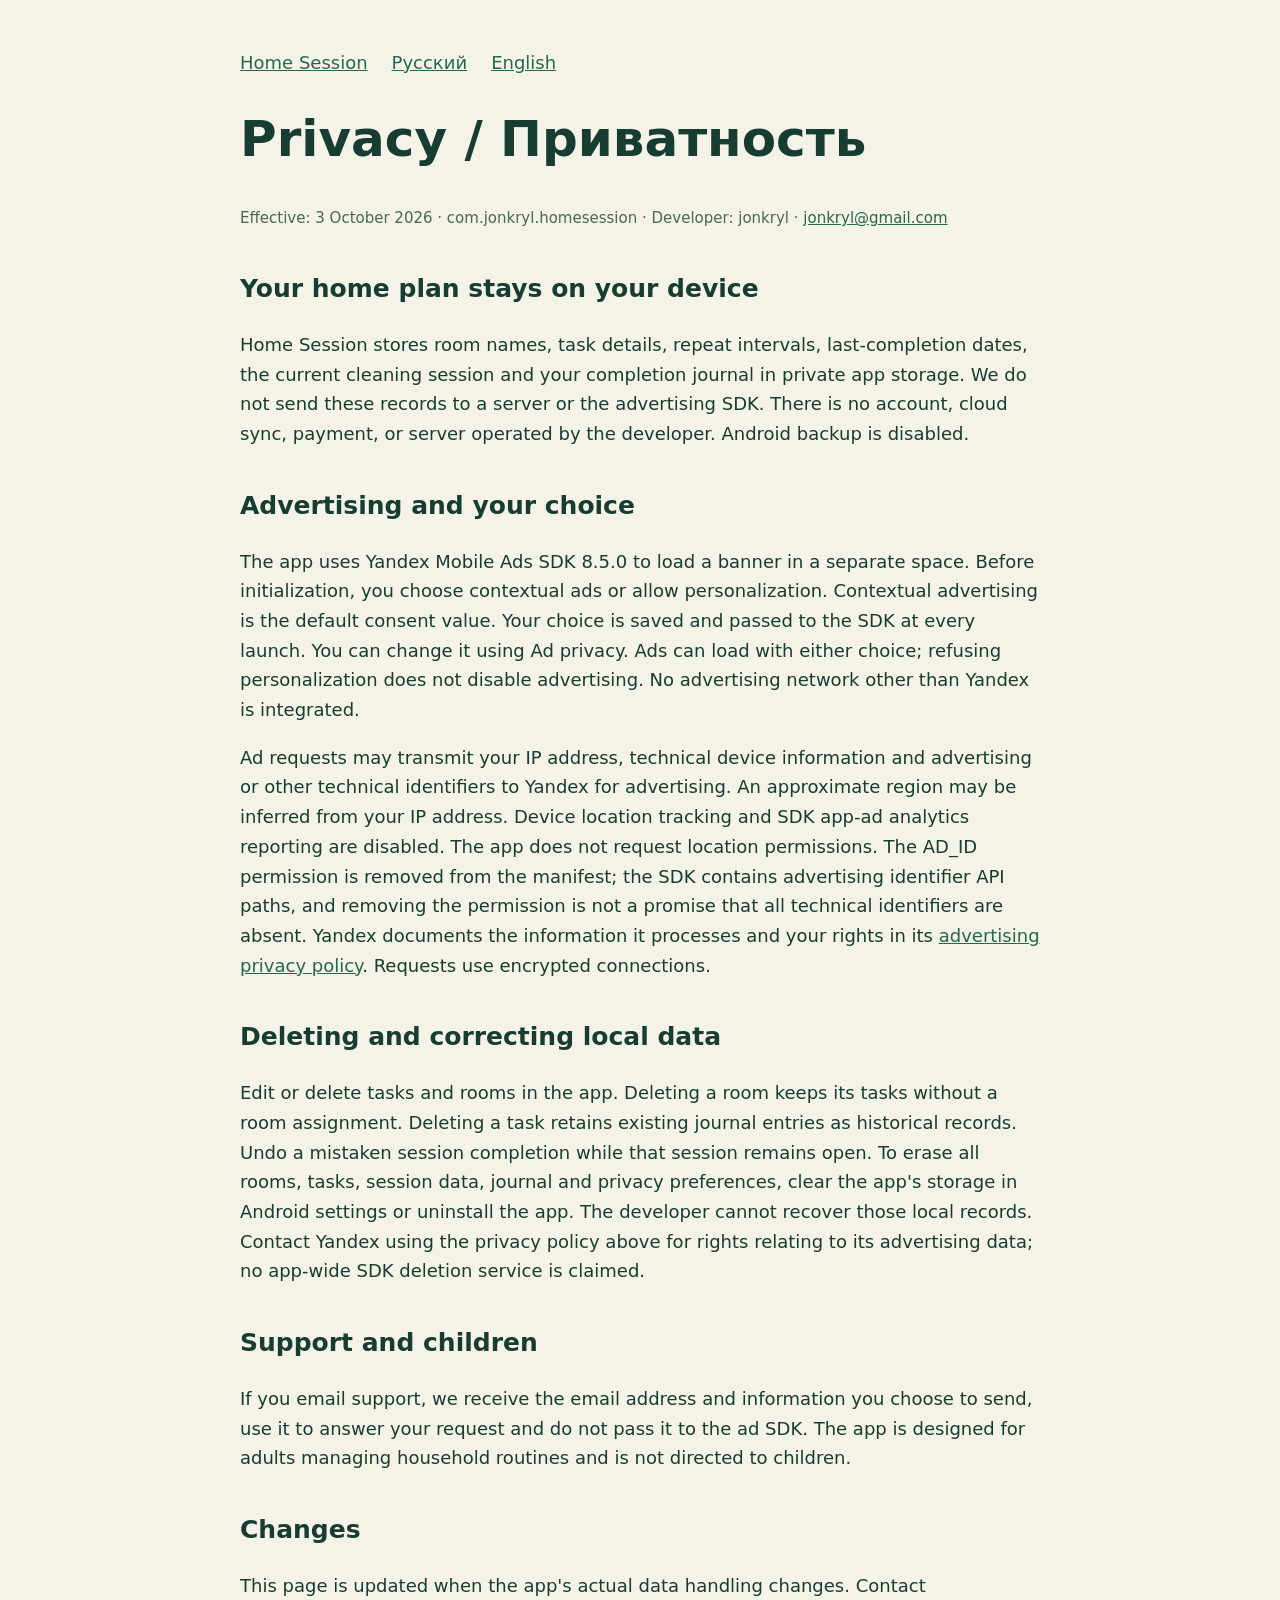
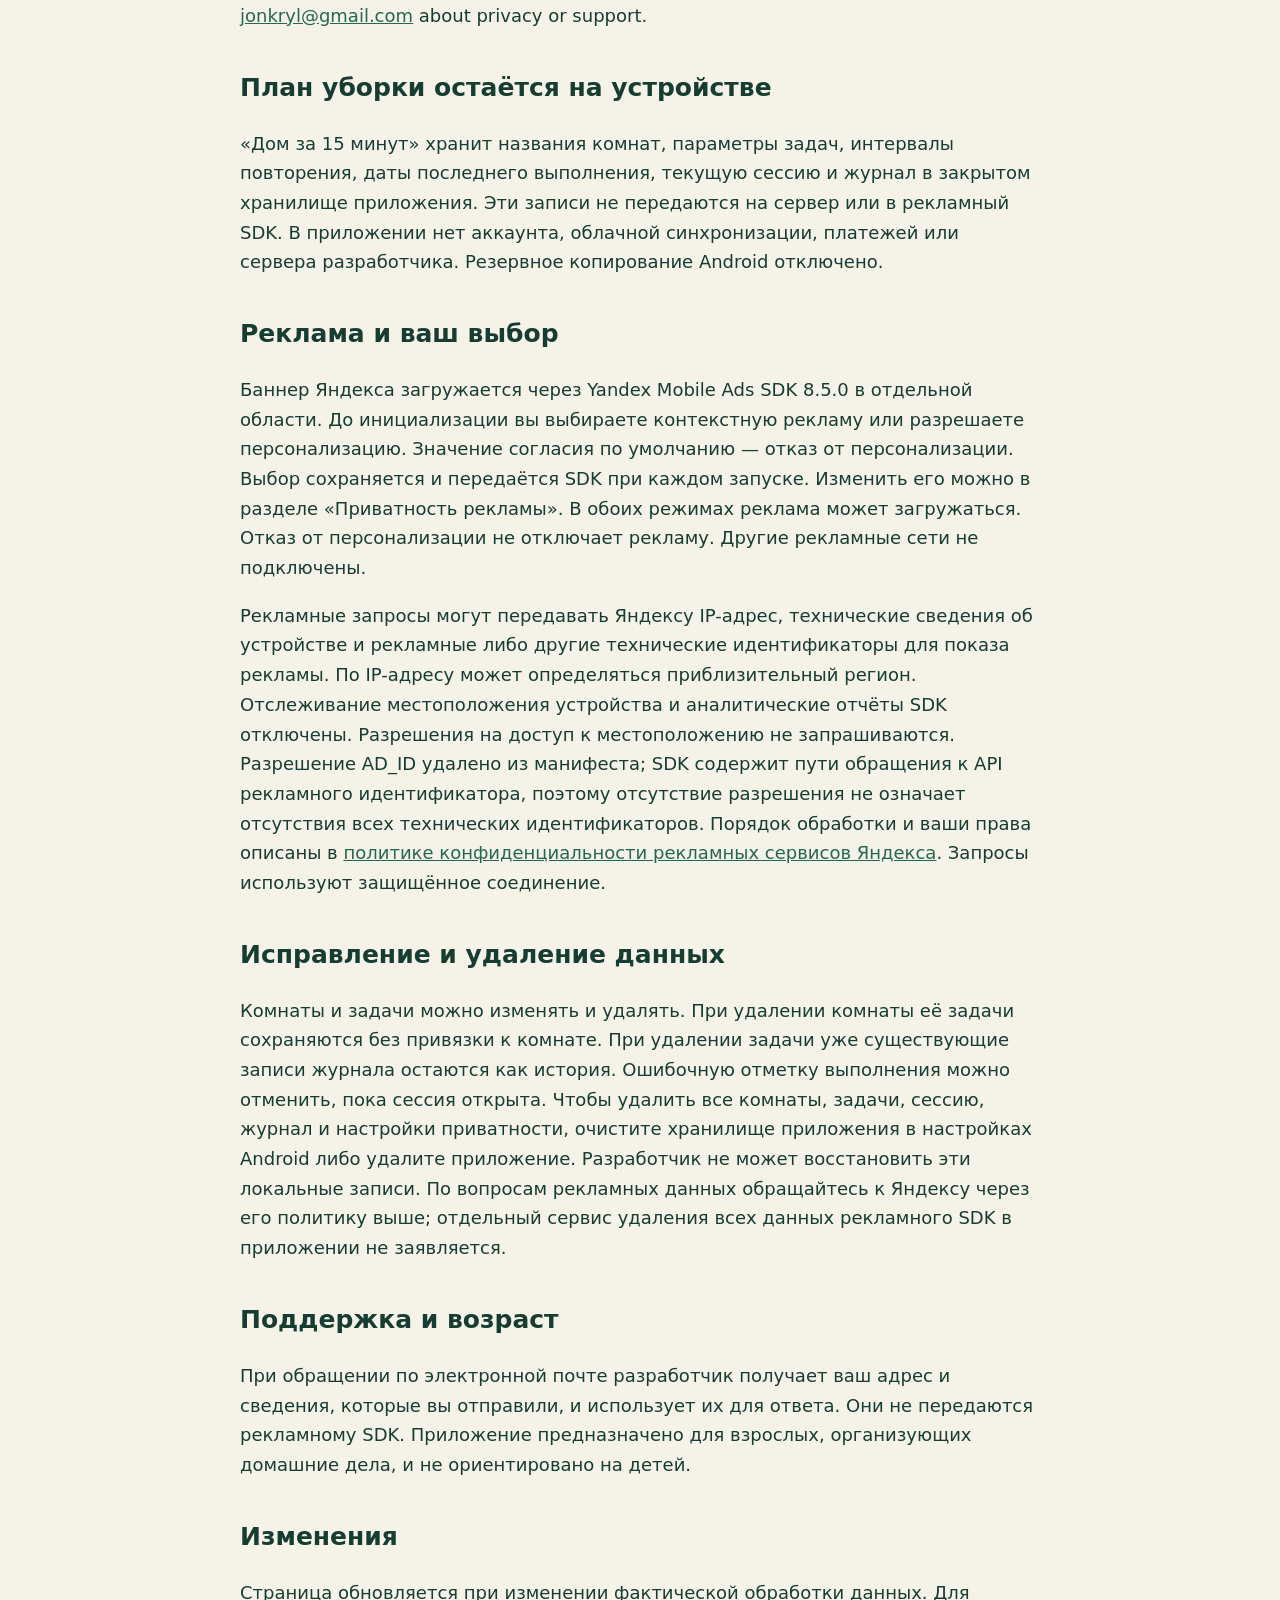
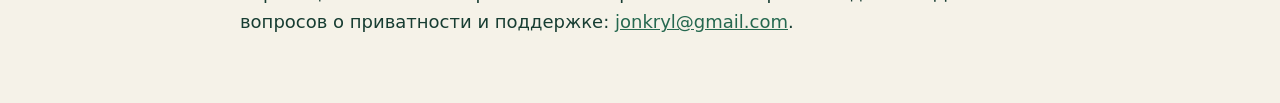
==== docs/privacy/index.html @ 76cc1597 "Import verified Home Session source (9b396adb8544b957eed6a562f8c88a7c99e548c0fc3621a39183cbb2c92a58b" ====
<!doctype html><html lang="en"><meta charset="utf-8"><meta name="viewport" content="width=device-width,initial-scale=1"><title>Home Session — Privacy / Приватность</title><link rel="stylesheet" href="../style.css"><main><nav><a href="../">Home Session</a><a href="#ru">Русский</a><a href="#en">English</a></nav><h1>Privacy / Приватность</h1><p><small>Effective: 3 October 2026 · com.jonkryl.homesession · Developer: jonkryl · <a href="mailto:jonkryl@gmail.com">jonkryl@gmail.com</a></small></p>
<section id="en" lang="en"><h2>Your home plan stays on your device</h2><p>Home Session stores room names, task details, repeat intervals, last-completion dates, the current cleaning session and your completion journal in private app storage. We do not send these records to a server or the advertising SDK. There is no account, cloud sync, payment, or server operated by the developer. Android backup is disabled.</p><h2>Advertising and your choice</h2><p>The app uses Yandex Mobile Ads SDK 8.5.0 to load a banner in a separate space. Before initialization, you choose contextual ads or allow personalization. Contextual advertising is the default consent value. Your choice is saved and passed to the SDK at every launch. You can change it using Ad privacy. Ads can load with either choice; refusing personalization does not disable advertising. No advertising network other than Yandex is integrated.</p><p>Ad requests may transmit your IP address, technical device information and advertising or other technical identifiers to Yandex for advertising. An approximate region may be inferred from your IP address. Device location tracking and SDK app-ad analytics reporting are disabled. The app does not request location permissions. The AD_ID permission is removed from the manifest; the SDK contains advertising identifier API paths, and removing the permission is not a promise that all technical identifiers are absent. Yandex documents the information it processes and your rights in its <a href="https://yandex.com/legal/international_ads_privacy_policy/en/">advertising privacy policy</a>. Requests use encrypted connections.</p><h2>Deleting and correcting local data</h2><p>Edit or delete tasks and rooms in the app. Deleting a room keeps its tasks without a room assignment. Deleting a task retains existing journal entries as historical records. Undo a mistaken session completion while that session remains open. To erase all rooms, tasks, session data, journal and privacy preferences, clear the app's storage in Android settings or uninstall the app. The developer cannot recover those local records. Contact Yandex using the privacy policy above for rights relating to its advertising data; no app-wide SDK deletion service is claimed.</p><h2>Support and children</h2><p>If you email support, we receive the email address and information you choose to send, use it to answer your request and do not pass it to the ad SDK. The app is designed for adults managing household routines and is not directed to children.</p><h2>Changes</h2><p>This page is updated when the app's actual data handling changes. Contact <a href="mailto:jonkryl@gmail.com">jonkryl@gmail.com</a> about privacy or support.</p></section>
<section id="ru" lang="ru"><h2>План уборки остаётся на устройстве</h2><p>«Дом за 15 минут» хранит названия комнат, параметры задач, интервалы повторения, даты последнего выполнения, текущую сессию и журнал в закрытом хранилище приложения. Эти записи не передаются на сервер или в рекламный SDK. В приложении нет аккаунта, облачной синхронизации, платежей или сервера разработчика. Резервное копирование Android отключено.</p><h2>Реклама и ваш выбор</h2><p>Баннер Яндекса загружается через Yandex Mobile Ads SDK 8.5.0 в отдельной области. До инициализации вы выбираете контекстную рекламу или разрешаете персонализацию. Значение согласия по умолчанию — отказ от персонализации. Выбор сохраняется и передаётся SDK при каждом запуске. Изменить его можно в разделе «Приватность рекламы». В обоих режимах реклама может загружаться. Отказ от персонализации не отключает рекламу. Другие рекламные сети не подключены.</p><p>Рекламные запросы могут передавать Яндексу IP-адрес, технические сведения об устройстве и рекламные либо другие технические идентификаторы для показа рекламы. По IP-адресу может определяться приблизительный регион. Отслеживание местоположения устройства и аналитические отчёты SDK отключены. Разрешения на доступ к местоположению не запрашиваются. Разрешение AD_ID удалено из манифеста; SDK содержит пути обращения к API рекламного идентификатора, поэтому отсутствие разрешения не означает отсутствия всех технических идентификаторов. Порядок обработки и ваши права описаны в <a href="https://yandex.ru/legal/advertising_privacy_policy/">политике конфиденциальности рекламных сервисов Яндекса</a>. Запросы используют защищённое соединение.</p><h2>Исправление и удаление данных</h2><p>Комнаты и задачи можно изменять и удалять. При удалении комнаты её задачи сохраняются без привязки к комнате. При удалении задачи уже существующие записи журнала остаются как история. Ошибочную отметку выполнения можно отменить, пока сессия открыта. Чтобы удалить все комнаты, задачи, сессию, журнал и настройки приватности, очистите хранилище приложения в настройках Android либо удалите приложение. Разработчик не может восстановить эти локальные записи. По вопросам рекламных данных обращайтесь к Яндексу через его политику выше; отдельный сервис удаления всех данных рекламного SDK в приложении не заявляется.</p><h2>Поддержка и возраст</h2><p>При обращении по электронной почте разработчик получает ваш адрес и сведения, которые вы отправили, и использует их для ответа. Они не передаются рекламному SDK. Приложение предназначено для взрослых, организующих домашние дела, и не ориентировано на детей.</p><h2>Изменения</h2><p>Страница обновляется при изменении фактической обработки данных. Для вопросов о приватности и поддержке: <a href="mailto:jonkryl@gmail.com">jonkryl@gmail.com</a>.</p></section></main></html>
---- docs/style.css ----
body{margin:0;background:#f5f2e8;color:#173d32;font:18px/1.65 system-ui,sans-serif}main{max-width:800px;margin:auto;padding:48px 24px}a{color:#25684f}h1{font-size:clamp(30px,6vw,50px);line-height:1.15}h2{font-size:25px;margin-top:36px}.badge{display:inline-block;padding:6px 13px;border:1px solid #afc8b4;border-radius:99px}small{color:#47685b}nav{display:flex;gap:24px;margin-bottom:28px}section{margin-top:36px}
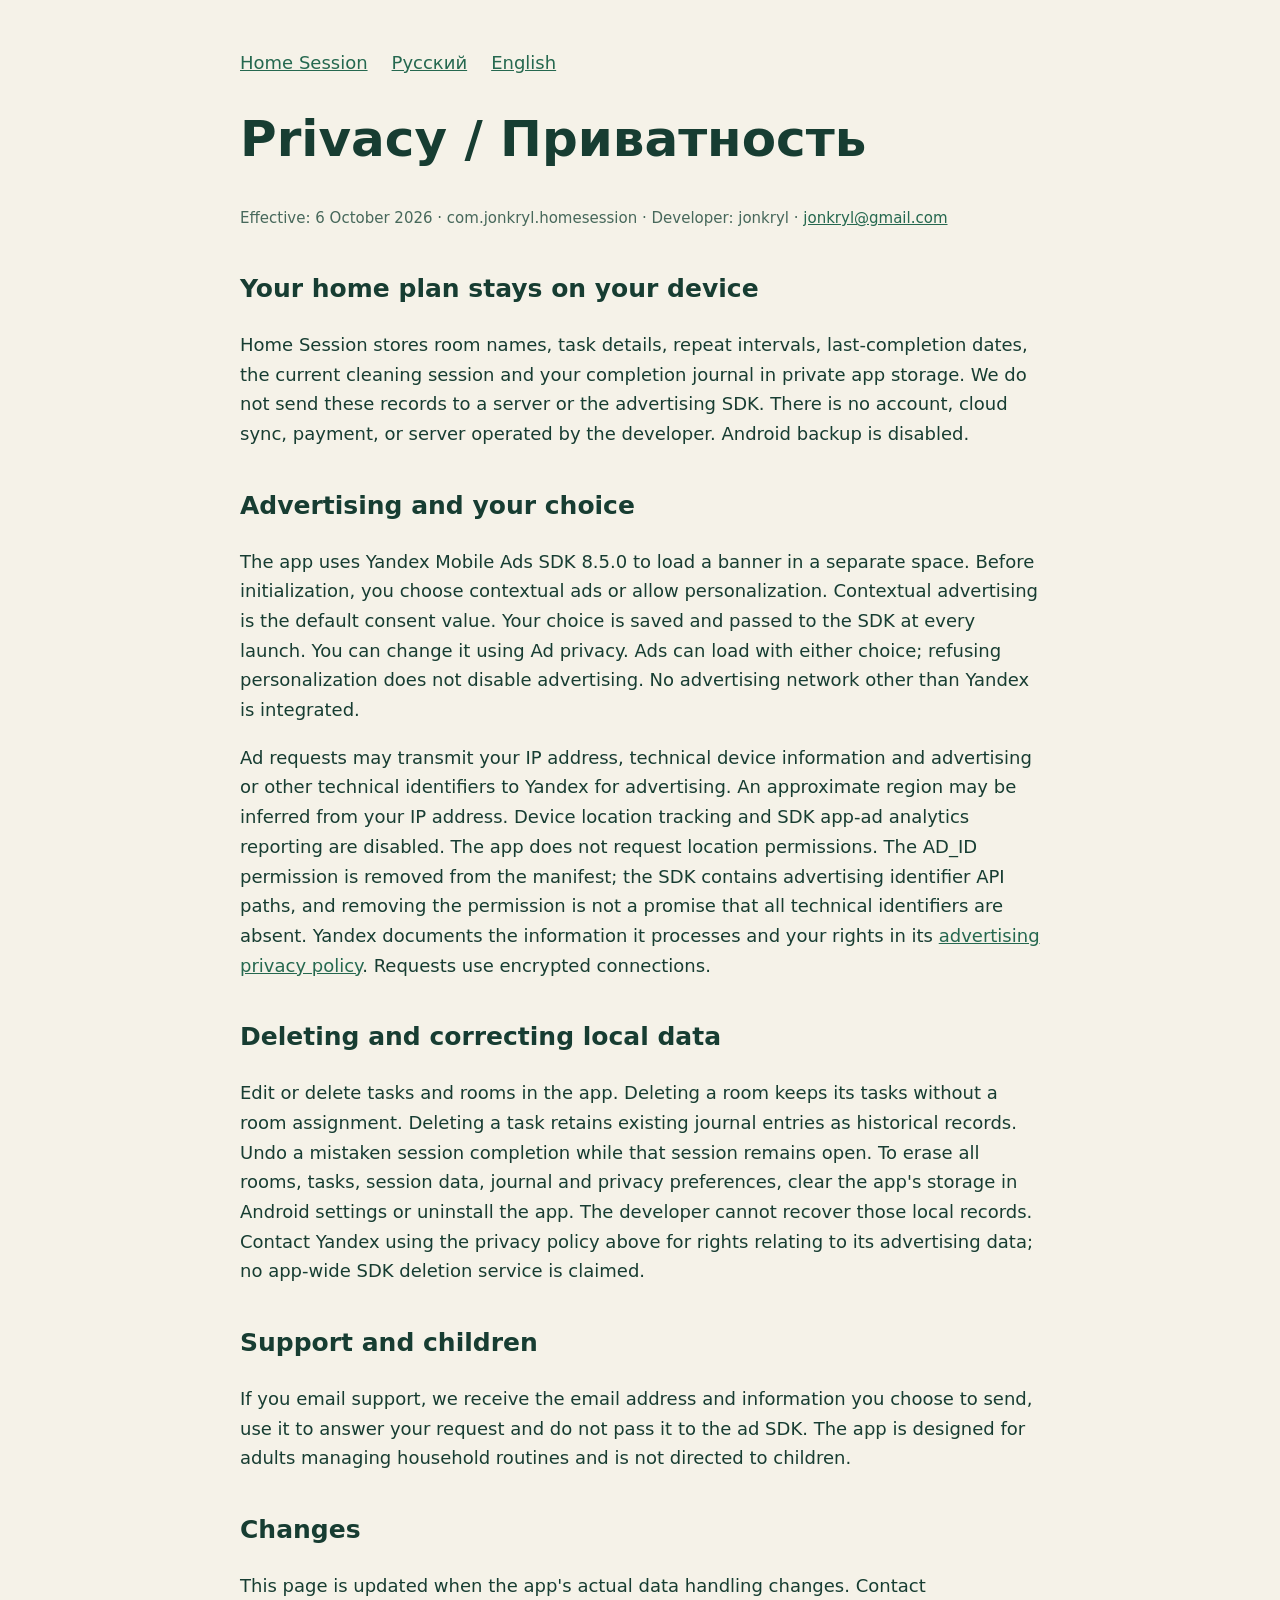
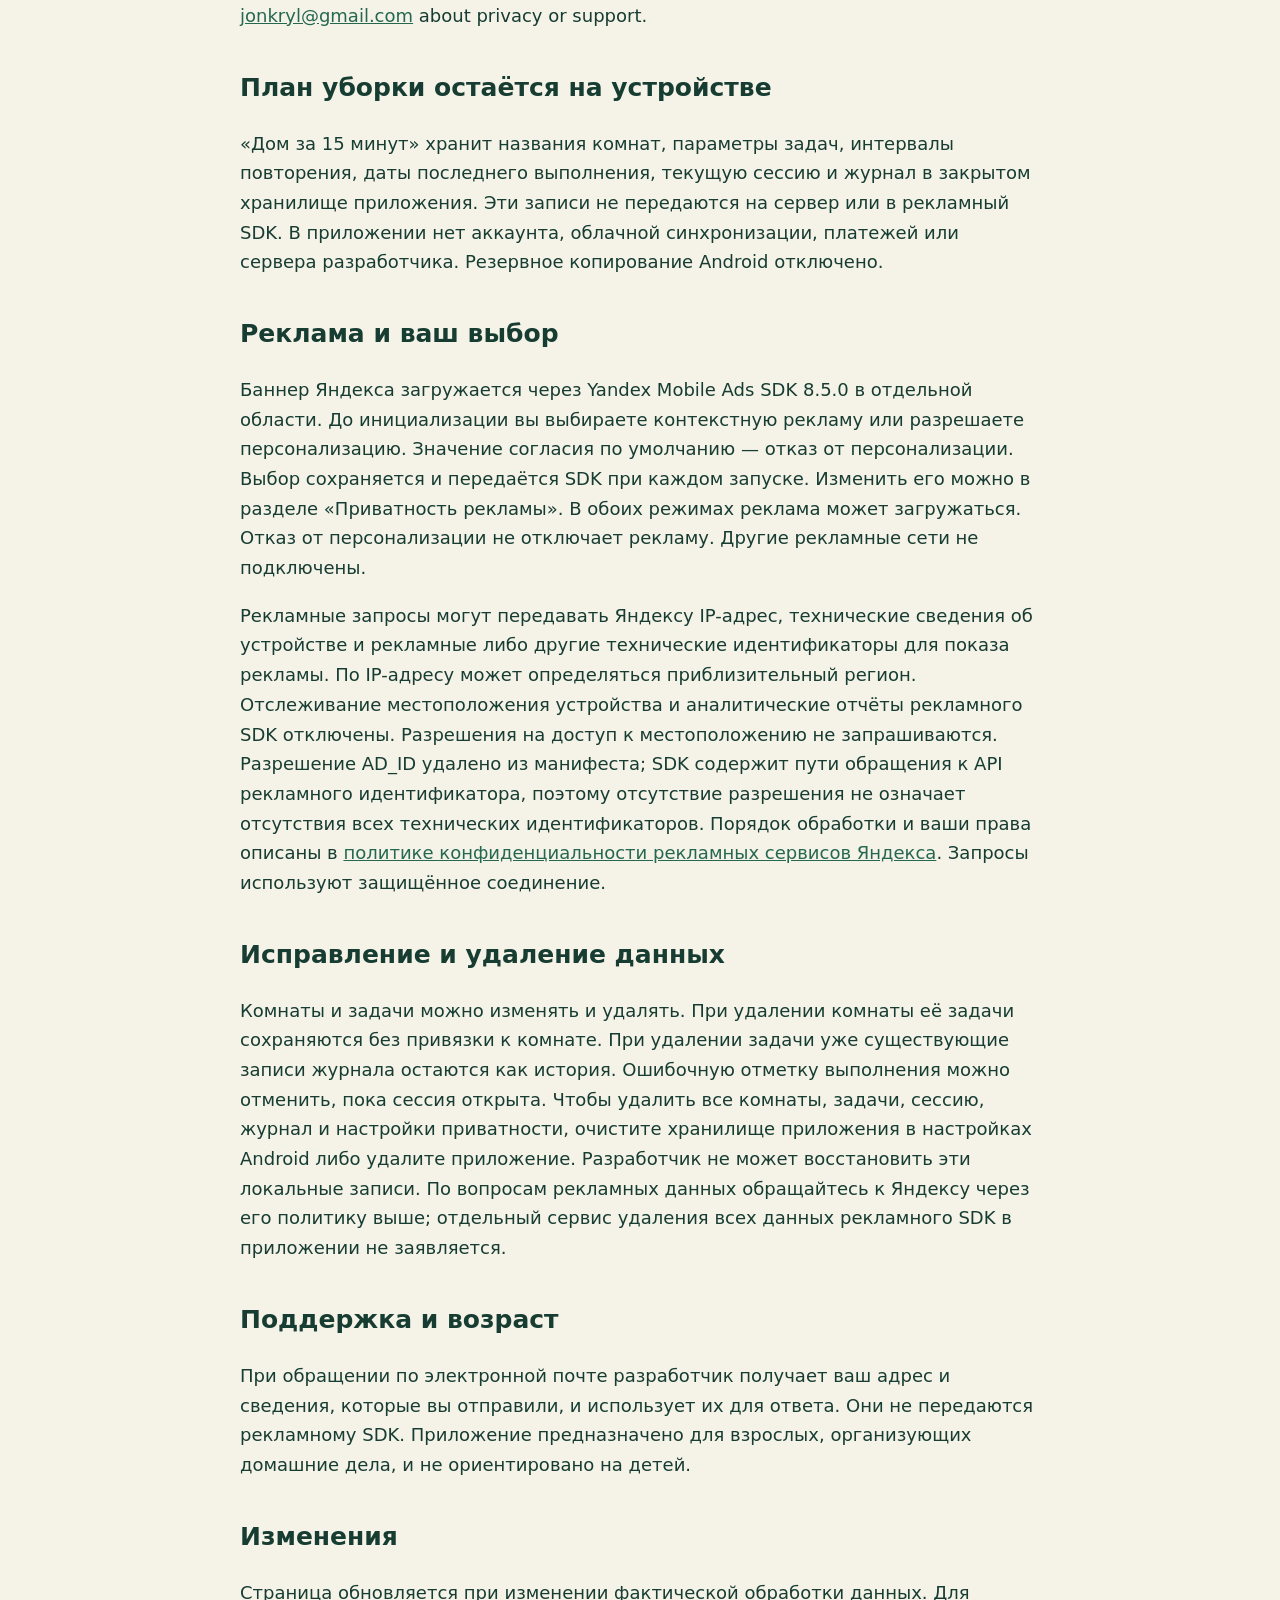
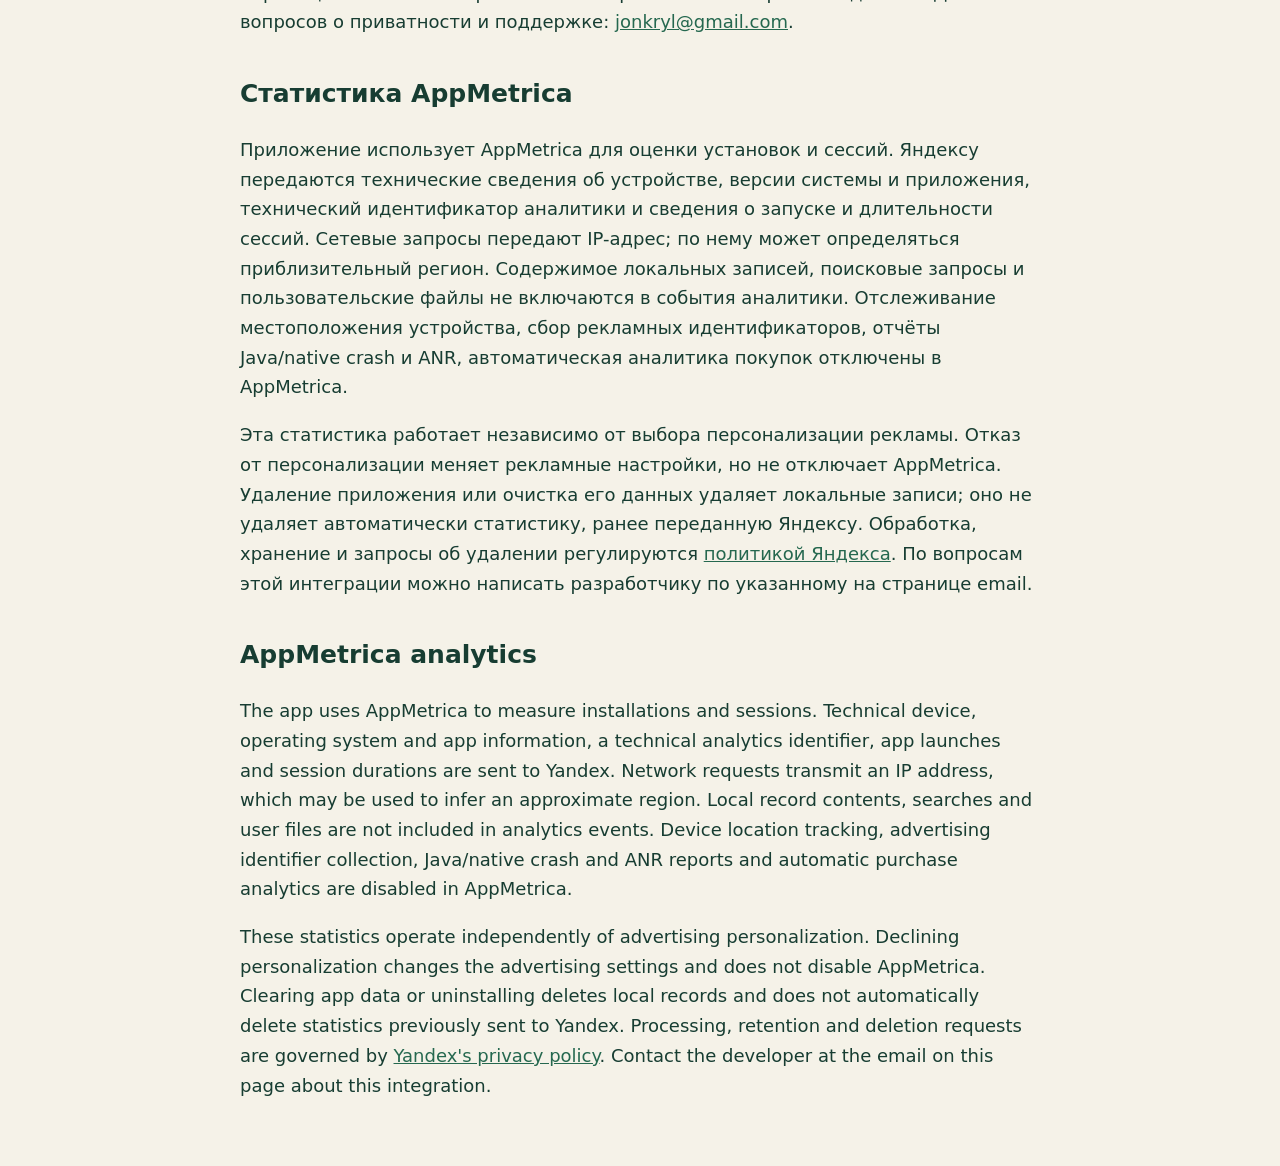
==== commit 410d80d9: "Add release AppMetrica statistics and privacy disclosures Activate AppMetrica 8.5.1 with the app-spe" ====
--- a/docs/privacy/index.html
+++ b/docs/privacy/index.html
@@ -1,3 +1,6 @@
-<!doctype html><html lang="en"><meta charset="utf-8"><meta name="viewport" content="width=device-width,initial-scale=1"><title>Home Session — Privacy / Приватность</title><link rel="stylesheet" href="../style.css"><main><nav><a href="../">Home Session</a><a href="#ru">Русский</a><a href="#en">English</a></nav><h1>Privacy / Приватность</h1><p><small>Effective: 3 October 2026 · com.jonkryl.homesession · Developer: jonkryl · <a href="mailto:jonkryl@gmail.com">jonkryl@gmail.com</a></small></p>
+<!doctype html><html lang="en"><meta charset="utf-8"><meta name="viewport" content="width=device-width,initial-scale=1"><title>Home Session — Privacy / Приватность</title><link rel="stylesheet" href="../style.css"><main><nav><a href="../">Home Session</a><a href="#ru">Русский</a><a href="#en">English</a></nav><h1>Privacy / Приватность</h1><p><small>Effective: 6 October 2026 · com.jonkryl.homesession · Developer: jonkryl · <a href="mailto:jonkryl@gmail.com">jonkryl@gmail.com</a></small></p>
 <section id="en" lang="en"><h2>Your home plan stays on your device</h2><p>Home Session stores room names, task details, repeat intervals, last-completion dates, the current cleaning session and your completion journal in private app storage. We do not send these records to a server or the advertising SDK. There is no account, cloud sync, payment, or server operated by the developer. Android backup is disabled.</p><h2>Advertising and your choice</h2><p>The app uses Yandex Mobile Ads SDK 8.5.0 to load a banner in a separate space. Before initialization, you choose contextual ads or allow personalization. Contextual advertising is the default consent value. Your choice is saved and passed to the SDK at every launch. You can change it using Ad privacy. Ads can load with either choice; refusing personalization does not disable advertising. No advertising network other than Yandex is integrated.</p><p>Ad requests may transmit your IP address, technical device information and advertising or other technical identifiers to Yandex for advertising. An approximate region may be inferred from your IP address. Device location tracking and SDK app-ad analytics reporting are disabled. The app does not request location permissions. The AD_ID permission is removed from the manifest; the SDK contains advertising identifier API paths, and removing the permission is not a promise that all technical identifiers are absent. Yandex documents the information it processes and your rights in its <a href="https://yandex.com/legal/international_ads_privacy_policy/en/">advertising privacy policy</a>. Requests use encrypted connections.</p><h2>Deleting and correcting local data</h2><p>Edit or delete tasks and rooms in the app. Deleting a room keeps its tasks without a room assignment. Deleting a task retains existing journal entries as historical records. Undo a mistaken session completion while that session remains open. To erase all rooms, tasks, session data, journal and privacy preferences, clear the app's storage in Android settings or uninstall the app. The developer cannot recover those local records. Contact Yandex using the privacy policy above for rights relating to its advertising data; no app-wide SDK deletion service is claimed.</p><h2>Support and children</h2><p>If you email support, we receive the email address and information you choose to send, use it to answer your request and do not pass it to the ad SDK. The app is designed for adults managing household routines and is not directed to children.</p><h2>Changes</h2><p>This page is updated when the app's actual data handling changes. Contact <a href="mailto:jonkryl@gmail.com">jonkryl@gmail.com</a> about privacy or support.</p></section>
-<section id="ru" lang="ru"><h2>План уборки остаётся на устройстве</h2><p>«Дом за 15 минут» хранит названия комнат, параметры задач, интервалы повторения, даты последнего выполнения, текущую сессию и журнал в закрытом хранилище приложения. Эти записи не передаются на сервер или в рекламный SDK. В приложении нет аккаунта, облачной синхронизации, платежей или сервера разработчика. Резервное копирование Android отключено.</p><h2>Реклама и ваш выбор</h2><p>Баннер Яндекса загружается через Yandex Mobile Ads SDK 8.5.0 в отдельной области. До инициализации вы выбираете контекстную рекламу или разрешаете персонализацию. Значение согласия по умолчанию — отказ от персонализации. Выбор сохраняется и передаётся SDK при каждом запуске. Изменить его можно в разделе «Приватность рекламы». В обоих режимах реклама может загружаться. Отказ от персонализации не отключает рекламу. Другие рекламные сети не подключены.</p><p>Рекламные запросы могут передавать Яндексу IP-адрес, технические сведения об устройстве и рекламные либо другие технические идентификаторы для показа рекламы. По IP-адресу может определяться приблизительный регион. Отслеживание местоположения устройства и аналитические отчёты SDK отключены. Разрешения на доступ к местоположению не запрашиваются. Разрешение AD_ID удалено из манифеста; SDK содержит пути обращения к API рекламного идентификатора, поэтому отсутствие разрешения не означает отсутствия всех технических идентификаторов. Порядок обработки и ваши права описаны в <a href="https://yandex.ru/legal/advertising_privacy_policy/">политике конфиденциальности рекламных сервисов Яндекса</a>. Запросы используют защищённое соединение.</p><h2>Исправление и удаление данных</h2><p>Комнаты и задачи можно изменять и удалять. При удалении комнаты её задачи сохраняются без привязки к комнате. При удалении задачи уже существующие записи журнала остаются как история. Ошибочную отметку выполнения можно отменить, пока сессия открыта. Чтобы удалить все комнаты, задачи, сессию, журнал и настройки приватности, очистите хранилище приложения в настройках Android либо удалите приложение. Разработчик не может восстановить эти локальные записи. По вопросам рекламных данных обращайтесь к Яндексу через его политику выше; отдельный сервис удаления всех данных рекламного SDK в приложении не заявляется.</p><h2>Поддержка и возраст</h2><p>При обращении по электронной почте разработчик получает ваш адрес и сведения, которые вы отправили, и использует их для ответа. Они не передаются рекламному SDK. Приложение предназначено для взрослых, организующих домашние дела, и не ориентировано на детей.</p><h2>Изменения</h2><p>Страница обновляется при изменении фактической обработки данных. Для вопросов о приватности и поддержке: <a href="mailto:jonkryl@gmail.com">jonkryl@gmail.com</a>.</p></section></main></html>+<section id="ru" lang="ru"><h2>План уборки остаётся на устройстве</h2><p>«Дом за 15 минут» хранит названия комнат, параметры задач, интервалы повторения, даты последнего выполнения, текущую сессию и журнал в закрытом хранилище приложения. Эти записи не передаются на сервер или в рекламный SDK. В приложении нет аккаунта, облачной синхронизации, платежей или сервера разработчика. Резервное копирование Android отключено.</p><h2>Реклама и ваш выбор</h2><p>Баннер Яндекса загружается через Yandex Mobile Ads SDK 8.5.0 в отдельной области. До инициализации вы выбираете контекстную рекламу или разрешаете персонализацию. Значение согласия по умолчанию — отказ от персонализации. Выбор сохраняется и передаётся SDK при каждом запуске. Изменить его можно в разделе «Приватность рекламы». В обоих режимах реклама может загружаться. Отказ от персонализации не отключает рекламу. Другие рекламные сети не подключены.</p><p>Рекламные запросы могут передавать Яндексу IP-адрес, технические сведения об устройстве и рекламные либо другие технические идентификаторы для показа рекламы. По IP-адресу может определяться приблизительный регион. Отслеживание местоположения устройства и аналитические отчёты рекламного SDK отключены. Разрешения на доступ к местоположению не запрашиваются. Разрешение AD_ID удалено из манифеста; SDK содержит пути обращения к API рекламного идентификатора, поэтому отсутствие разрешения не означает отсутствия всех технических идентификаторов. Порядок обработки и ваши права описаны в <a href="https://yandex.ru/legal/advertising_privacy_policy/">политике конфиденциальности рекламных сервисов Яндекса</a>. Запросы используют защищённое соединение.</p><h2>Исправление и удаление данных</h2><p>Комнаты и задачи можно изменять и удалять. При удалении комнаты её задачи сохраняются без привязки к комнате. При удалении задачи уже существующие записи журнала остаются как история. Ошибочную отметку выполнения можно отменить, пока сессия открыта. Чтобы удалить все комнаты, задачи, сессию, журнал и настройки приватности, очистите хранилище приложения в настройках Android либо удалите приложение. Разработчик не может восстановить эти локальные записи. По вопросам рекламных данных обращайтесь к Яндексу через его политику выше; отдельный сервис удаления всех данных рекламного SDK в приложении не заявляется.</p><h2>Поддержка и возраст</h2><p>При обращении по электронной почте разработчик получает ваш адрес и сведения, которые вы отправили, и использует их для ответа. Они не передаются рекламному SDK. Приложение предназначено для взрослых, организующих домашние дела, и не ориентировано на детей.</p><h2>Изменения</h2><p>Страница обновляется при изменении фактической обработки данных. Для вопросов о приватности и поддержке: <a href="mailto:jonkryl@gmail.com">jonkryl@gmail.com</a>.</p></section>
+<section lang="ru"><h2>Статистика AppMetrica</h2><p>Приложение использует AppMetrica для оценки установок и сессий. Яндексу передаются технические сведения об устройстве, версии системы и приложения, технический идентификатор аналитики и сведения о запуске и длительности сессий. Сетевые запросы передают IP-адрес; по нему может определяться приблизительный регион. Содержимое локальных записей, поисковые запросы и пользовательские файлы не включаются в события аналитики. Отслеживание местоположения устройства, сбор рекламных идентификаторов, отчёты Java/native crash и ANR, автоматическая аналитика покупок отключены в AppMetrica.</p><p>Эта статистика работает независимо от выбора персонализации рекламы. Отказ от персонализации меняет рекламные настройки, но не отключает AppMetrica. Удаление приложения или очистка его данных удаляет локальные записи; оно не удаляет автоматически статистику, ранее переданную Яндексу. Обработка, хранение и запросы об удалении регулируются <a href="https://yandex.ru/legal/confidential/">политикой Яндекса</a>. По вопросам этой интеграции можно написать разработчику по указанному на странице email.</p></section>
+<section lang="en"><h2>AppMetrica analytics</h2><p>The app uses AppMetrica to measure installations and sessions. Technical device, operating system and app information, a technical analytics identifier, app launches and session durations are sent to Yandex. Network requests transmit an IP address, which may be used to infer an approximate region. Local record contents, searches and user files are not included in analytics events. Device location tracking, advertising identifier collection, Java/native crash and ANR reports and automatic purchase analytics are disabled in AppMetrica.</p><p>These statistics operate independently of advertising personalization. Declining personalization changes the advertising settings and does not disable AppMetrica. Clearing app data or uninstalling deletes local records and does not automatically delete statistics previously sent to Yandex. Processing, retention and deletion requests are governed by <a href="https://yandex.com/legal/confidential/">Yandex's privacy policy</a>. Contact the developer at the email on this page about this integration.</p></section>
+</main></html>
